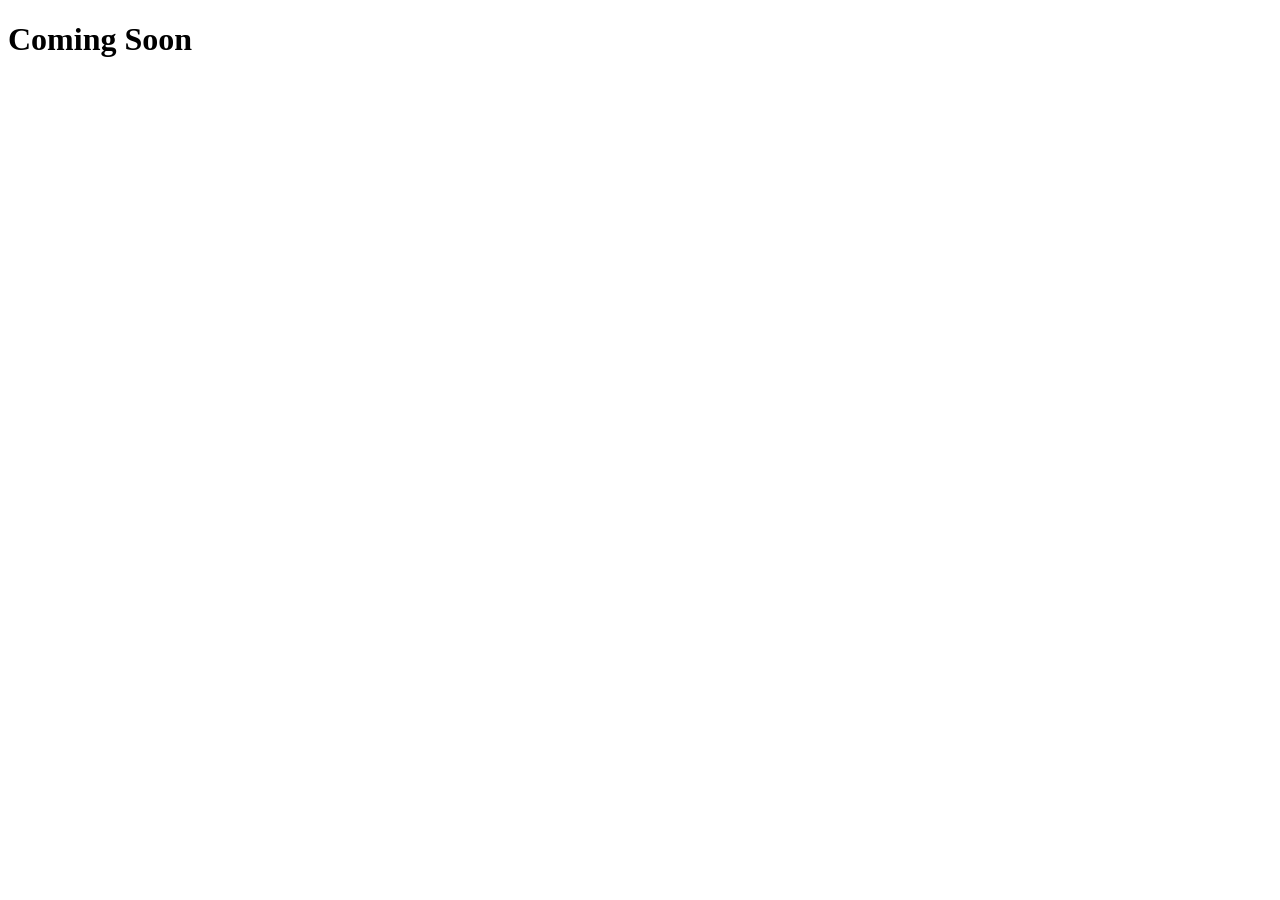
==== index.html @ ca415914 "Add initial HTML structure for the project" ====
<!DOCTYPE html>
<html lang="en">
<head>
    <meta charset="UTF-8">
    <meta name="viewport" content="width=device-width, initial-scale=1.0">
    <title>Chain of Thought</title>
</head>
<body>
    <h1>Coming Soon</h1>
</body>
</html>
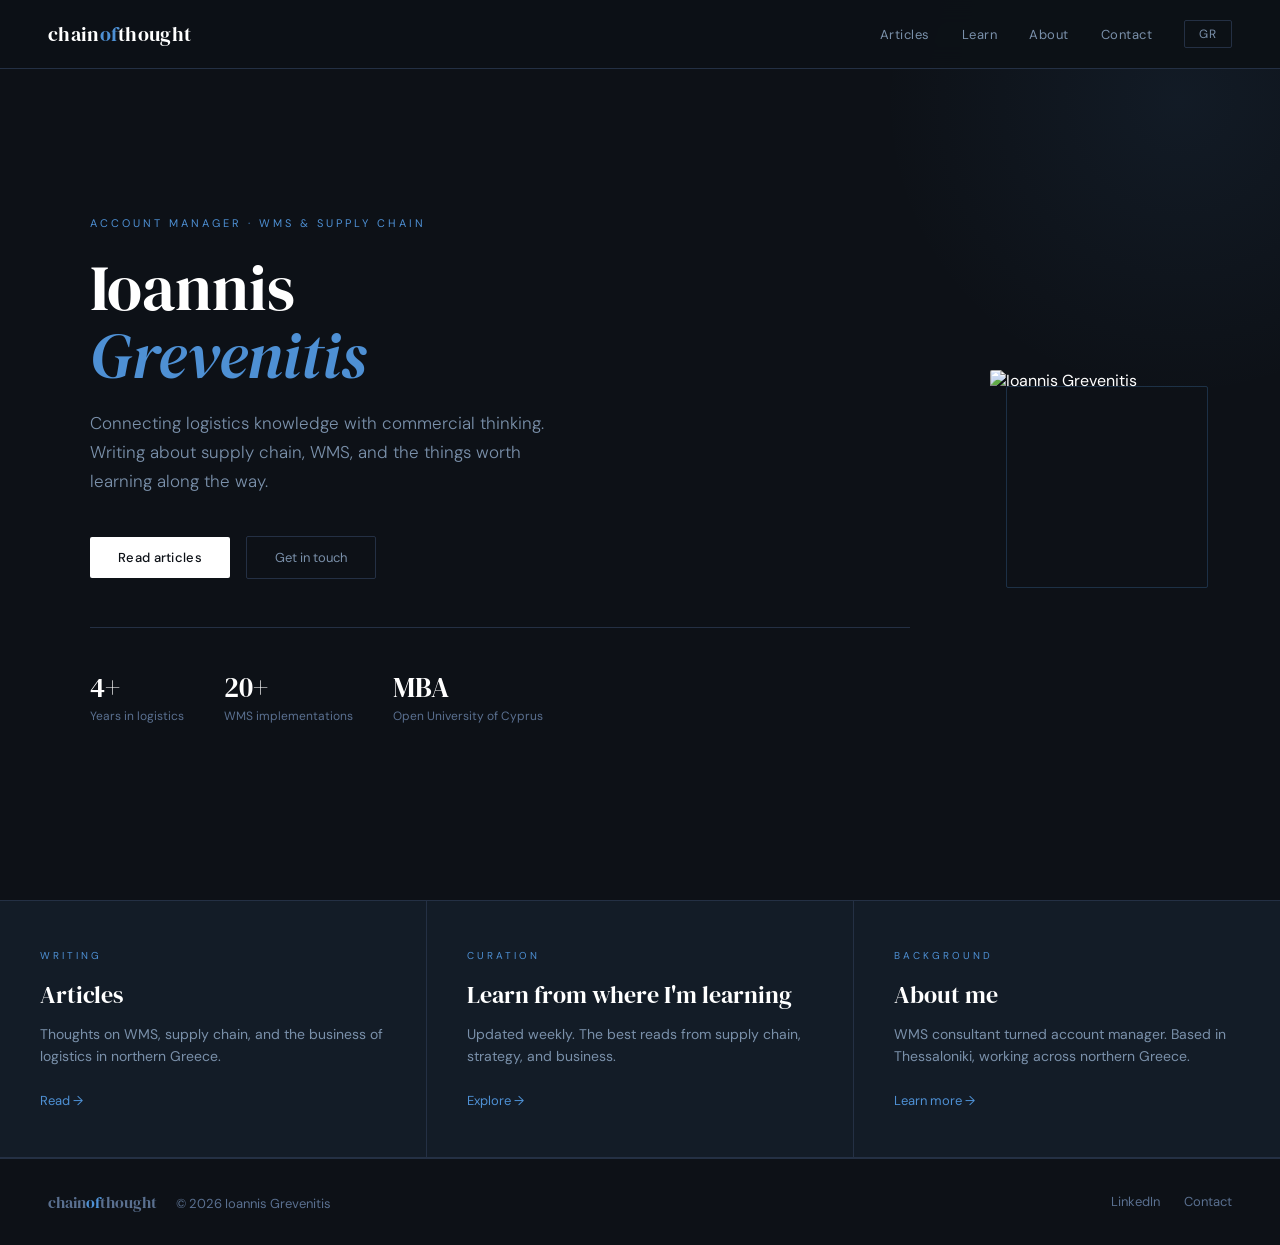
==== commit 8854f2ca: "Add files via upload" ====
--- a/index.html
+++ b/index.html
@@ -1,11 +1,227 @@
 <!DOCTYPE html>
 <html lang="en">
 <head>
-    <meta charset="UTF-8">
-    <meta name="viewport" content="width=device-width, initial-scale=1.0">
-    <title>Chain of Thought</title>
+  <meta charset="UTF-8" />
+  <meta name="viewport" content="width=device-width, initial-scale=1.0" />
+  <title>Ioannis Grevenitis · Chain of Thought</title>
+  <link rel="preconnect" href="https://fonts.googleapis.com" />
+  <link rel="preconnect" href="https://fonts.gstatic.com" crossorigin />
+  <link rel="stylesheet" href="styles.css" />
+  <style>
+    .hero {
+      min-height: 100vh;
+      display: flex;
+      align-items: center;
+      padding: 120px 48px 80px;
+      background: var(--black);
+      position: relative;
+      overflow: hidden;
+    }
+    .hero::before {
+      content: '';
+      position: absolute;
+      top: -200px; right: -200px;
+      width: 600px; height: 600px;
+      background: radial-gradient(circle, rgba(78,144,212,0.08) 0%, transparent 70%);
+      pointer-events: none;
+    }
+    .hero-inner {
+      max-width: 1100px;
+      margin: 0 auto;
+      width: 100%;
+      display: flex;
+      align-items: center;
+      gap: 80px;
+    }
+    .hero-text { flex: 1; }
+    .hero-eyebrow {
+      font-size: 11px;
+      letter-spacing: 3px;
+      color: var(--accent);
+      text-transform: uppercase;
+      margin-bottom: 24px;
+    }
+    .hero-text h1 {
+      font-family: 'DM Serif Display', serif;
+      font-size: 64px;
+      font-weight: 400;
+      line-height: 1.05;
+      color: #fff;
+      margin-bottom: 20px;
+    }
+    .hero-text h1 em { font-style: italic; color: var(--accent); }
+    .hero-tagline {
+      font-size: 17px;
+      font-weight: 300;
+      color: var(--muted2);
+      line-height: 1.7;
+      max-width: 480px;
+      margin-bottom: 40px;
+    }
+    .hero-cta { display: flex; gap: 16px; align-items: center; }
+    .hero-photo-wrap { flex-shrink: 0; position: relative; }
+    .hero-photo-wrap::before {
+      content: '';
+      position: absolute;
+      top: 16px; left: 16px;
+      width: 200px; height: 200px;
+      border: 1px solid var(--accent);
+      border-radius: 2px;
+      opacity: 0.25;
+    }
+    .hero-photo {
+      width: 200px;
+      height: 200px;
+      object-fit: cover;
+      border-radius: 2px;
+      display: block;
+      position: relative;
+      z-index: 1;
+      filter: grayscale(15%);
+    }
+    .hero-stats {
+      display: flex;
+      gap: 40px;
+      margin-top: 48px;
+      padding-top: 40px;
+      border-top: 1px solid var(--border-dark);
+    }
+    .stat-number { font-family: 'DM Serif Display', serif; font-size: 28px; color: #fff; }
+    .stat-label { font-size: 12px; color: var(--muted); margin-top: 2px; }
+    .home-sections {
+      display: grid;
+      grid-template-columns: repeat(3, 1fr);
+      gap: 1px;
+      background: var(--border-dark);
+      border-top: 1px solid var(--border-dark);
+      border-bottom: 1px solid var(--border-dark);
+    }
+    .home-section-card {
+      background: var(--dark);
+      padding: 48px 40px;
+      text-decoration: none;
+      transition: background 0.2s;
+      display: block;
+    }
+    .home-section-card:hover { background: var(--dark2); }
+    .home-card-label { font-size: 10px; letter-spacing: 3px; text-transform: uppercase; color: var(--accent); margin-bottom: 16px; }
+    .home-card-title { font-family: 'DM Serif Display', serif; font-size: 24px; color: #fff; margin-bottom: 12px; }
+    .home-card-desc { font-size: 14px; color: var(--muted2); line-height: 1.6; margin-bottom: 24px; }
+    .home-card-arrow { font-size: 13px; color: var(--accent); }
+  </style>
 </head>
 <body>
-    <h1>Coming Soon</h1>
+
+<nav>
+  <a href="index.html" class="nav-logo">chain<span>of</span>thought</a>
+  <div class="nav-links">
+    <a href="articles.html" class="lang-en">Articles</a>
+    <a href="articles.html" class="lang-gr">Άρθρα</a>
+    <a href="learn.html" class="lang-en">Learn</a>
+    <a href="learn.html" class="lang-gr">Μάθηση</a>
+    <a href="about.html" class="lang-en">About</a>
+    <a href="about.html" class="lang-gr">Σχετικά</a>
+    <a href="contact.html" class="lang-en">Contact</a>
+    <a href="contact.html" class="lang-gr">Επικοινωνία</a>
+    <button class="lang-btn" onclick="toggleLang()" id="langBtn">GR</button>
+  </div>
+</nav>
+
+<section class="hero">
+  <div class="hero-inner">
+    <div class="hero-text">
+      <div class="hero-eyebrow lang-en fade-up">Account Manager · WMS & Supply Chain</div>
+      <div class="hero-eyebrow lang-gr fade-up">Account Manager · WMS & Εφοδιαστική Αλυσίδα</div>
+      <h1 class="fade-up-1 lang-en">Ioannis<br><em>Grevenitis</em></h1>
+      <h1 class="fade-up-1 lang-gr">Ιωάννης<br><em>Γρεβενίτης</em></h1>
+      <p class="hero-tagline fade-up-2 lang-en">Connecting logistics knowledge with commercial thinking. Writing about supply chain, WMS, and the things worth learning along the way.</p>
+      <p class="hero-tagline fade-up-2 lang-gr">Συνδέω τη γνώση της εφοδιαστικής με εμπορική σκέψη. Γράφω για supply chain, WMS και ό,τι αξίζει να μαθαίνουμε στην πορεία.</p>
+      <div class="hero-cta fade-up-3">
+        <a href="articles.html" class="btn-primary lang-en">Read articles</a>
+        <a href="articles.html" class="btn-primary lang-gr">Διαβάστε άρθρα</a>
+        <a href="contact.html" class="btn-ghost lang-en">Get in touch</a>
+        <a href="contact.html" class="btn-ghost lang-gr">Επικοινωνήστε</a>
+      </div>
+      <div class="hero-stats fade-up-3">
+        <div>
+          <div class="stat-number">4+</div>
+          <div class="stat-label lang-en">Years in logistics</div>
+          <div class="stat-label lang-gr">Χρόνια στην εφοδιαστική</div>
+        </div>
+        <div>
+          <div class="stat-number">20+</div>
+          <div class="stat-label lang-en">WMS implementations</div>
+          <div class="stat-label lang-gr">WMS υλοποιήσεις</div>
+        </div>
+        <div>
+          <div class="stat-number">MBA</div>
+          <div class="stat-label lang-en">Open University of Cyprus</div>
+          <div class="stat-label lang-gr">Ανοιχτό Πανεπιστήμιο Κύπρου</div>
+        </div>
+      </div>
+    </div>
+    <div class="hero-photo-wrap fade-up-2">
+      <img src="cv.jpeg" alt="Ioannis Grevenitis" class="hero-photo" />
+    </div>
+  </div>
+</section>
+
+<div class="home-sections">
+  <a href="articles.html" class="home-section-card">
+    <div class="home-card-label lang-en">Writing</div>
+    <div class="home-card-label lang-gr">Γραπτό</div>
+    <div class="home-card-title lang-en">Articles</div>
+    <div class="home-card-title lang-gr">Άρθρα</div>
+    <div class="home-card-desc lang-en">Thoughts on WMS, supply chain, and the business of logistics in northern Greece.</div>
+    <div class="home-card-desc lang-gr">Σκέψεις για WMS, εφοδιαστική αλυσίδα και logistics στη Βόρεια Ελλάδα.</div>
+    <div class="home-card-arrow">Read →</div>
+  </a>
+  <a href="learn.html" class="home-section-card">
+    <div class="home-card-label">Curation</div>
+    <div class="home-card-title lang-en">Learn from where I'm learning</div>
+    <div class="home-card-title lang-gr">Μάθετε από όπου μαθαίνω</div>
+    <div class="home-card-desc lang-en">Updated weekly. The best reads from supply chain, strategy, and business.</div>
+    <div class="home-card-desc lang-gr">Ενημερώνεται εβδομαδιαία. Οι καλύτερες αναγνώσεις από εφοδιαστική και στρατηγική.</div>
+    <div class="home-card-arrow">Explore →</div>
+  </a>
+  <a href="about.html" class="home-section-card">
+    <div class="home-card-label lang-en">Background</div>
+    <div class="home-card-label lang-gr">Υπόβαθρο</div>
+    <div class="home-card-title lang-en">About me</div>
+    <div class="home-card-title lang-gr">Σχετικά με εμένα</div>
+    <div class="home-card-desc lang-en">WMS consultant turned account manager. Based in Thessaloniki, working across northern Greece.</div>
+    <div class="home-card-desc lang-gr">Από WMS consultant σε account manager. Θεσσαλονίκη, Βόρεια Ελλάδα.</div>
+    <div class="home-card-arrow">Learn more →</div>
+  </a>
+</div>
+
+<footer>
+  <div class="footer-left">chain<span class="accent">of</span>thought <span class="footer-copy">© 2026 Ioannis Grevenitis</span></div>
+  <div class="footer-right">
+    <a href="https://linkedin.com/in/ioannis-grevenitis" target="_blank">LinkedIn</a>
+    <a href="contact.html" class="lang-en">Contact</a>
+    <a href="contact.html" class="lang-gr">Επικοινωνία</a>
+  </div>
+</footer>
+
+<script>
+  function toggleLang() {
+    const body = document.body;
+    const btn = document.getElementById('langBtn');
+    if (body.classList.contains('greek')) {
+      body.classList.remove('greek');
+      btn.textContent = 'GR';
+      localStorage.setItem('lang', 'en');
+    } else {
+      body.classList.add('greek');
+      btn.textContent = 'EN';
+      localStorage.setItem('lang', 'gr');
+    }
+  }
+  if (localStorage.getItem('lang') === 'gr') {
+    document.body.classList.add('greek');
+    document.getElementById('langBtn').textContent = 'EN';
+  }
+</script>
 </body>
 </html>
--- a/styles.css
+++ b/styles.css
@@ -0,0 +1,247 @@
+@import url('https://fonts.googleapis.com/css2?family=DM+Serif+Display:ital@0;1&family=DM+Sans:wght@300;400;500&display=swap');
+
+:root {
+  --black: #0d1117;
+  --dark: #131c27;
+  --dark2: #1a2535;
+  --border-dark: #243044;
+  --muted: #5a7090;
+  --muted2: #7a90aa;
+  --light-bg: #f4f6f9;
+  --light-bg2: #ffffff;
+  --light-border: #dde3ec;
+  --text-dark: #1a2535;
+  --text-muted: #5a7090;
+  --accent: #4e90d4;
+}
+
+* { margin: 0; padding: 0; box-sizing: border-box; }
+html { scroll-behavior: smooth; }
+
+body {
+  font-family: 'DM Sans', sans-serif;
+  font-weight: 400;
+  background: var(--black);
+  color: #fff;
+  overflow-x: hidden;
+}
+
+/* NAV */
+nav {
+  position: fixed;
+  top: 0; left: 0; right: 0;
+  z-index: 100;
+  display: flex;
+  justify-content: space-between;
+  align-items: center;
+  padding: 20px 48px;
+  background: rgba(13,17,23,0.95);
+  backdrop-filter: blur(12px);
+  border-bottom: 1px solid var(--border-dark);
+}
+
+.nav-logo {
+  font-family: 'DM Serif Display', serif;
+  font-size: 20px;
+  color: #fff;
+  text-decoration: none;
+  letter-spacing: 0.3px;
+}
+
+.nav-logo span { color: var(--accent); }
+
+.nav-links {
+  display: flex;
+  align-items: center;
+  gap: 32px;
+}
+
+.nav-links a {
+  color: var(--muted2);
+  font-size: 13px;
+  font-weight: 400;
+  text-decoration: none;
+  letter-spacing: 0.5px;
+  transition: color 0.2s;
+}
+
+.nav-links a:hover,
+.nav-links a.active { color: #fff; }
+
+.lang-btn {
+  background: transparent;
+  border: 1px solid var(--border-dark);
+  color: var(--muted2);
+  font-family: 'DM Sans', sans-serif;
+  font-size: 12px;
+  padding: 5px 14px;
+  border-radius: 2px;
+  cursor: pointer;
+  letter-spacing: 1px;
+  transition: all 0.2s;
+}
+
+.lang-btn:hover {
+  border-color: var(--accent);
+  color: var(--accent);
+}
+
+/* BUTTONS */
+.btn-primary {
+  background: #fff;
+  color: var(--black);
+  padding: 12px 28px;
+  border: none;
+  border-radius: 2px;
+  font-family: 'DM Sans', sans-serif;
+  font-size: 13px;
+  font-weight: 500;
+  cursor: pointer;
+  letter-spacing: 0.3px;
+  transition: background 0.2s;
+  text-decoration: none;
+  display: inline-block;
+}
+
+.btn-primary:hover { background: #dde3ec; }
+
+.btn-ghost {
+  background: transparent;
+  color: var(--muted2);
+  padding: 12px 28px;
+  border: 1px solid var(--border-dark);
+  border-radius: 2px;
+  font-family: 'DM Sans', sans-serif;
+  font-size: 13px;
+  cursor: pointer;
+  transition: all 0.2s;
+  text-decoration: none;
+  display: inline-block;
+}
+
+.btn-ghost:hover { color: #fff; border-color: #4e6a8a; }
+
+/* PAGE HEADER (inner pages) */
+.page-header {
+  padding: 160px 48px 80px;
+  background: var(--black);
+  border-bottom: 1px solid var(--border-dark);
+}
+
+.page-header-inner {
+  max-width: 1100px;
+  margin: 0 auto;
+}
+
+.page-eyebrow {
+  font-size: 11px;
+  font-weight: 400;
+  letter-spacing: 3px;
+  color: var(--accent);
+  text-transform: uppercase;
+  margin-bottom: 16px;
+}
+
+.page-title {
+  font-family: 'DM Serif Display', serif;
+  font-size: 52px;
+  font-weight: 400;
+  line-height: 1.1;
+  color: #fff;
+  margin-bottom: 16px;
+}
+
+.page-subtitle {
+  font-size: 17px;
+  font-weight: 300;
+  color: var(--muted2);
+  line-height: 1.7;
+  max-width: 560px;
+}
+
+/* SECTION */
+.section {
+  padding: 80px 48px;
+}
+
+.section-inner {
+  max-width: 1100px;
+  margin: 0 auto;
+}
+
+.section-label {
+  font-size: 11px;
+  font-weight: 400;
+  letter-spacing: 3px;
+  color: var(--accent);
+  text-transform: uppercase;
+  margin-bottom: 10px;
+}
+
+.section-title {
+  font-family: 'DM Serif Display', serif;
+  font-size: 38px;
+  font-weight: 400;
+  line-height: 1.1;
+  color: #fff;
+}
+
+.section-sub {
+  font-size: 15px;
+  color: var(--muted2);
+  margin-top: 8px;
+  line-height: 1.6;
+}
+
+/* FOOTER */
+footer {
+  background: var(--black);
+  border-top: 1px solid var(--border-dark);
+  padding: 32px 48px;
+  display: flex;
+  justify-content: space-between;
+  align-items: center;
+}
+
+.footer-left {
+  font-family: 'DM Serif Display', serif;
+  font-size: 16px;
+  color: var(--muted);
+}
+
+.footer-left span.accent { color: var(--accent); }
+.footer-copy {
+  color: var(--muted);
+  font-family: 'DM Sans', sans-serif;
+  font-size: 13px;
+  margin-left: 16px;
+}
+
+.footer-right {
+  display: flex;
+  gap: 24px;
+}
+
+.footer-right a {
+  font-size: 13px;
+  color: var(--muted);
+  text-decoration: none;
+  transition: color 0.2s;
+}
+
+.footer-right a:hover { color: #fff; }
+
+/* LANGUAGE */
+body.greek .lang-en { display: none !important; }
+body:not(.greek) .lang-gr { display: none !important; }
+
+/* ANIMATIONS */
+@keyframes fadeUp {
+  from { opacity: 0; transform: translateY(20px); }
+  to { opacity: 1; transform: translateY(0); }
+}
+
+.fade-up { animation: fadeUp 0.6s ease both; }
+.fade-up-1 { animation: fadeUp 0.6s 0.1s ease both; }
+.fade-up-2 { animation: fadeUp 0.6s 0.2s ease both; }
+.fade-up-3 { animation: fadeUp 0.6s 0.3s ease both; }
